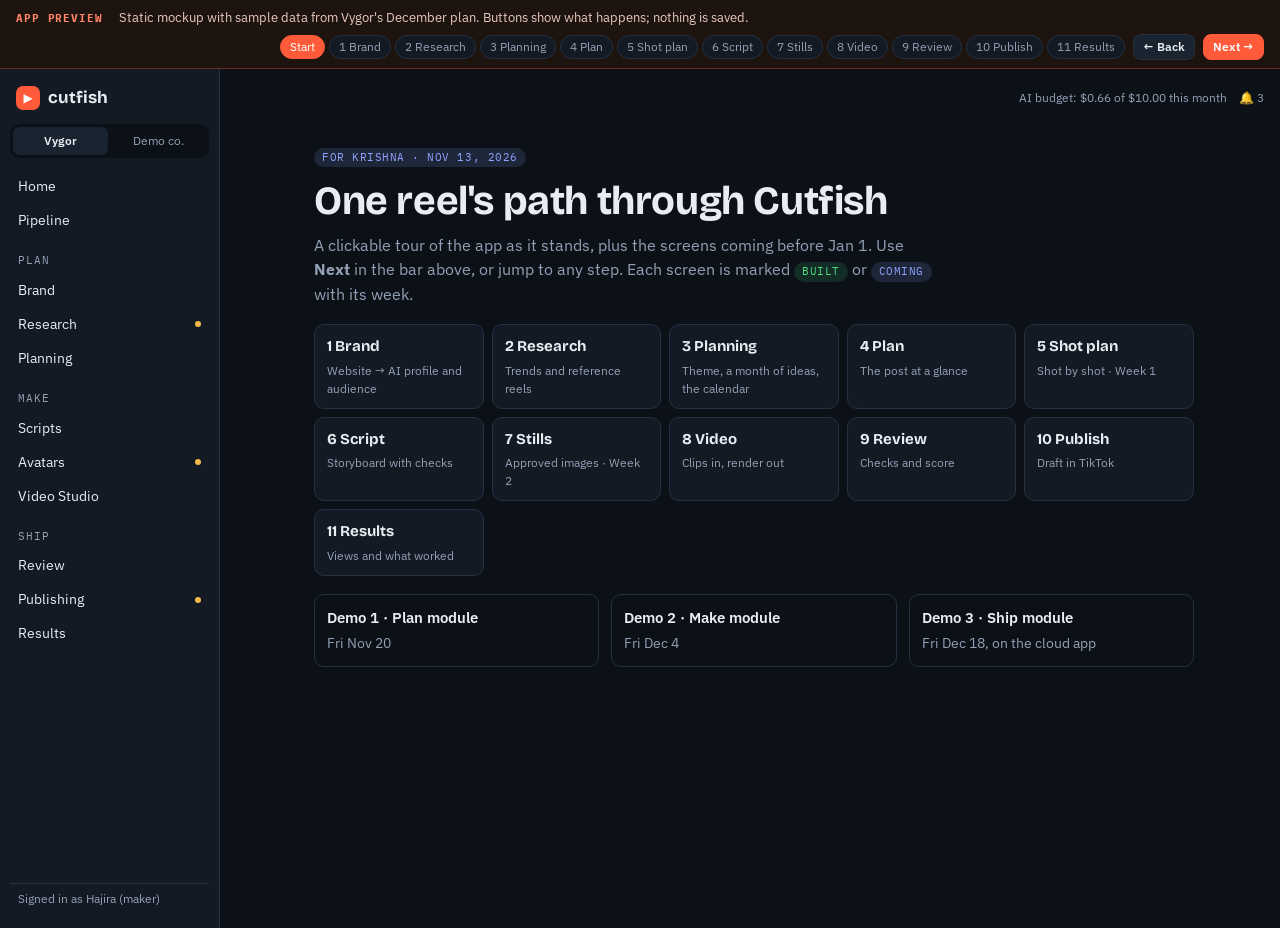
==== app-preview/index.html @ 9cc40c80 "Private app preview at /app-preview, behind a password - app-preview/index.html: a static, clickable" ====
<!doctype html>
<html lang="en">
<head>
<meta charset="utf-8">
<meta name="viewport" content="width=device-width,initial-scale=1,viewport-fit=cover">
<meta name="robots" content="noindex,nofollow">
<title>Cutfish app preview</title>
<link rel="icon" href="/favicon.svg" type="image/svg+xml">
<link rel="preconnect" href="https://fonts.googleapis.com">
<link rel="stylesheet" href="https://fonts.googleapis.com/css2?family=Bricolage+Grotesque:opsz,wght@12..96,600;12..96,700&family=IBM+Plex+Sans:wght@400;500;600&family=IBM+Plex+Mono:wght@400;500&display=swap">
<style>
/* Static preview of the Cutfish app for Krishna: the app's left menu, a guided
   walkthrough of one reel's path, sample data, nothing saved. Built Nov 13. */
:root{
  --bg:#0c1118; --surface:#131a24; --surface2:#1a2330; --line:#253042; --ink:#e8edf4; --muted:#93a0b4;
  --coral:#ff5b3a; --coral-ink:#ff8466; --coral-soft:rgba(255,91,58,.14);
  --good:#4ade80; --good-soft:rgba(74,222,128,.13); --warn:#f5b84b; --warn-soft:rgba(245,184,75,.14);
  --blue:#8fa2ff; --blue-soft:rgba(143,162,255,.14); --bad:#f87171;
  --display:"Bricolage Grotesque",ui-sans-serif,system-ui,sans-serif;
  --body:"IBM Plex Sans",ui-sans-serif,system-ui,-apple-system,"Segoe UI",sans-serif;
  --mono:"IBM Plex Mono",ui-monospace,Menlo,monospace;
  color-scheme:dark;
}
*{box-sizing:border-box}
html,body{margin:0;background:var(--bg);color:var(--ink);font-family:var(--body);font-size:15px;line-height:1.5}
button{font:inherit;color:inherit;cursor:pointer}
a{color:var(--coral-ink)}
:focus-visible{outline:2px solid var(--coral);outline-offset:2px}
h1,h2,h3{font-family:var(--display);margin:0;letter-spacing:-.01em;text-wrap:balance}
p{margin:0}

/* preview banner + walkthrough bar */
.banner{position:sticky;top:0;z-index:20;background:#1d1410;border-bottom:1px solid rgba(255,91,58,.35);padding:8px max(16px,env(safe-area-inset-left,0px));display:flex;flex-wrap:wrap;gap:6px 16px;align-items:center;font-size:13px}
.banner b{font-family:var(--mono);font-size:11px;letter-spacing:.08em;text-transform:uppercase;color:var(--coral-ink)}
.banner span{color:#e9c9bd}
.walk{display:flex;flex-wrap:wrap;align-items:center;gap:8px;margin-left:auto}
.walk .steps{display:flex;gap:4px;flex-wrap:wrap}
.walk .steps button{border:1px solid var(--line);background:var(--surface);border-radius:99px;padding:2px 9px;font-size:12px;color:var(--muted)}
.walk .steps button.on{background:var(--coral);border-color:var(--coral);color:#fff}
.walk .steps button.done{color:var(--ink)}
.btn{border:1px solid var(--line);background:var(--surface2);border-radius:8px;padding:6px 12px;font-size:13px;font-weight:600}
.btn:hover{border-color:var(--muted)}
.btn.p{background:var(--coral);border-color:var(--coral);color:#fff}
.btn.s{padding:3px 9px;font-size:12px}

/* app shell */
.app{display:grid;grid-template-columns:220px minmax(0,1fr);min-height:calc(100vh - 41px)}
nav.side{border-right:1px solid var(--line);background:var(--surface);padding:14px 10px;display:flex;flex-direction:column;gap:12px;position:sticky;top:41px;height:calc(100vh - 41px);overflow:auto}
.logo{display:flex;align-items:center;gap:8px;font-family:var(--display);font-weight:700;font-size:17px;padding:2px 6px}
.logo i{width:24px;height:24px;border-radius:7px;background:var(--coral);display:grid;place-items:center;font-style:normal;color:#fff;font-size:12px}
.co{display:grid;grid-template-columns:1fr 1fr;gap:3px;background:var(--bg);border-radius:9px;padding:3px}
.co span{text-align:center;font-size:12px;padding:5px;border-radius:7px;color:var(--muted)}
.co span.on{background:var(--surface2);color:var(--ink);font-weight:600}
.grp{display:flex;flex-direction:column;gap:1px}
.grp .gl{font-family:var(--mono);font-size:10.5px;letter-spacing:.08em;text-transform:uppercase;color:var(--muted);padding:4px 8px}
.nav{display:flex;align-items:center;gap:8px;border:0;background:none;text-align:left;padding:6px 8px;border-radius:7px;font-size:14px;color:var(--ink)}
.nav:hover{background:var(--surface2)}
.nav.on{background:var(--coral-soft);color:var(--coral-ink);font-weight:600}
.nav .dot{margin-left:auto;width:6px;height:6px;border-radius:99px;background:var(--warn)}
.side .me{margin-top:auto;font-size:12px;color:var(--muted);padding:6px 8px;border-top:1px solid var(--line)}
main{min-width:0;padding:20px max(16px,env(safe-area-inset-right,0px)) 60px 24px}
.top{display:flex;justify-content:flex-end;gap:12px;font-size:12px;color:var(--muted);margin-bottom:10px}
.screen{display:none;max-width:1040px}
.screen.on{display:block}
.ph{display:flex;flex-wrap:wrap;align-items:flex-end;gap:10px;margin-bottom:14px}
.ph h1{font-size:24px}
.ph p{color:var(--muted);font-size:14px;flex-basis:100%}
.chip{display:inline-flex;align-items:center;gap:5px;font-family:var(--mono);font-size:10.5px;letter-spacing:.05em;text-transform:uppercase;border-radius:99px;padding:2px 8px;white-space:nowrap}
.chip.b{background:var(--good-soft);color:var(--good)}
.chip.c{background:var(--blue-soft);color:var(--blue)}
.chip.w{background:var(--warn-soft);color:var(--warn)}
.chip.n{background:var(--surface2);color:var(--muted)}
.card{background:var(--surface);border:1px solid var(--line);border-radius:12px;padding:16px}
.stack{display:flex;flex-direction:column;gap:14px}
.g2{display:grid;grid-template-columns:repeat(2,minmax(0,1fr));gap:12px}
.g3{display:grid;grid-template-columns:repeat(3,minmax(0,1fr));gap:12px}
.g4{display:grid;grid-template-columns:repeat(4,minmax(0,1fr));gap:12px}
.lab{font-size:12px;color:var(--muted)}
.mini{border:1px solid var(--line);border-radius:10px;padding:12px;display:flex;flex-direction:column;gap:4px;min-width:0}
.mini b{font-weight:600}
.mini span{color:var(--muted);font-size:14px}
.ready{display:flex;flex-wrap:wrap;gap:8px;align-items:center;border-radius:9px;padding:9px 12px;font-size:14px}
.ready.ok{background:var(--good-soft);color:var(--good)}
.ready.no{background:var(--warn-soft);color:var(--warn)}
.ready b{font-weight:600}
.hook{font-family:var(--display);font-size:26px;line-height:1.25}
.sent{font-size:17px;line-height:1.85}
.sent u{text-decoration-style:dashed;text-decoration-color:var(--muted);text-underline-offset:5px}
.row{display:flex;flex-wrap:wrap;gap:8px;align-items:center}
.tag{font-size:12px;border:1px solid var(--line);border-radius:99px;padding:2px 9px;color:var(--muted)}
.av{width:28px;height:28px;border-radius:99px;background:var(--coral-soft);color:var(--coral-ink);display:grid;place-items:center;font-size:12px;font-weight:600}
.note{font-size:13px;color:var(--muted);border-left:3px solid var(--blue);padding:4px 0 4px 10px}
.tabs{display:flex;gap:4px;border-bottom:1px solid var(--line);margin-bottom:16px;overflow-x:auto}
.tabs button{border:0;background:none;padding:8px 12px;border-bottom:3px solid transparent;font-size:14px;color:var(--muted);white-space:nowrap}
.tabs button.on{border-bottom-color:var(--coral);color:var(--ink);font-weight:600}
.tabs small{display:block;font-family:var(--mono);font-size:9.5px;letter-spacing:.04em;text-transform:uppercase}
.posthead{display:flex;flex-wrap:wrap;gap:8px 12px;align-items:center;margin-bottom:6px}
.posthead h1{font-size:21px;flex-basis:100%}

/* calendar */
.cal{display:grid;grid-template-columns:repeat(7,minmax(0,1fr));gap:4px}
.cal .dh{font-family:var(--mono);font-size:10.5px;color:var(--muted);text-transform:uppercase;padding:2px 4px}
.cal .d{min-height:74px;background:var(--surface);border:1px solid var(--line);border-radius:8px;padding:4px 5px;display:flex;flex-direction:column;gap:3px;min-width:0}
.cal .d .n{font-size:11px;color:var(--muted)}
.cal .d.peak .n::after{content:" · peak";color:var(--warn)}
.cal .pc{font-size:11px;border-radius:5px;padding:2px 5px;background:var(--surface2);white-space:nowrap;overflow:hidden;text-overflow:ellipsis;border-left:3px solid var(--good)}
.cal .pc.pr{border-left-color:var(--coral)}
.cal .pc.en{border-left-color:var(--warn)}
.cal .d.empty{opacity:.35}
.cal .open{font-size:11px;color:var(--muted);border:1px dashed var(--line);border-radius:5px;padding:2px 5px}

/* storyboard */
.clip{display:grid;grid-template-columns:96px minmax(0,1fr);gap:14px;border:1px solid var(--line);border-radius:12px;padding:12px;background:var(--surface)}
.frame{aspect-ratio:9/16;width:100%;max-width:100%;background:#0a0d12;border:1px solid var(--line);border-radius:9px;display:grid;place-items:center;padding:6px 6px 16px;position:relative;text-align:center;font-size:11px;font-weight:600;line-height:1.25}
.frame small{position:absolute;bottom:3px;left:0;right:0;font-family:var(--mono);font-size:9px;color:var(--muted);font-weight:400}
.phone{width:min(240px,100%);aspect-ratio:9/16;border-radius:22px;border:6px solid #1f2733;background:linear-gradient(160deg,#3a2a1f,#1a1410 60%,#0d0a08);position:relative;overflow:hidden;display:flex;flex-direction:column;justify-content:space-between;padding:14px 12px}
.phone .lbl{align-self:flex-start;font-size:10px;background:rgba(0,0,0,.6);border-radius:4px;padding:1px 6px}
.phone .txt{font-family:var(--display);font-size:17px;text-align:center;text-shadow:0 2px 6px #000}
.phone .cap{font-size:11px;text-align:center;color:#ffd9cc}
.list{display:flex;flex-direction:column;gap:8px}
.li{display:grid;grid-template-columns:auto minmax(0,1fr) auto;gap:12px;align-items:center;border:1px solid var(--line);border-radius:10px;padding:10px 12px;background:var(--surface)}
.tick{width:26px;height:40px;border-radius:6px;display:grid;place-items:center;font-size:12px}
.tick.y{background:var(--good-soft);color:var(--good)}
.tick.n{border:1px dashed var(--line);color:var(--muted)}
.bars{display:flex;align-items:flex-end;gap:10px;height:150px;padding:10px 4px 0;border-bottom:1px solid var(--line)}
.bars div{flex:1;background:var(--coral-soft);border-top:3px solid var(--coral);border-radius:4px 4px 0 0;position:relative;min-width:0}
.bars div span{position:absolute;top:-20px;left:0;right:0;text-align:center;font-family:var(--mono);font-size:10.5px;color:var(--muted)}
.blabels{display:flex;gap:10px;padding:4px}
.blabels span{flex:1;text-align:center;font-size:11px;color:var(--muted);overflow:hidden;text-overflow:ellipsis;white-space:nowrap}
table{width:100%;border-collapse:collapse;font-size:14px}
th{text-align:left;font-family:var(--mono);font-size:10.5px;letter-spacing:.06em;text-transform:uppercase;color:var(--muted);font-weight:500;padding:8px;border-bottom:1px solid var(--line)}
td{padding:8px;border-bottom:1px solid var(--line)}
td.n{font-family:var(--mono);text-align:right}
.board{display:grid;grid-template-columns:repeat(7,minmax(150px,1fr));gap:8px;overflow-x:auto;padding-bottom:6px}
.col{background:var(--surface);border:1px solid var(--line);border-radius:10px;padding:8px;display:flex;flex-direction:column;gap:6px;min-width:150px}
.col h3{font-family:var(--mono);font-size:10.5px;letter-spacing:.06em;text-transform:uppercase;color:var(--muted);font-weight:500}
.pcard{background:var(--surface2);border-radius:8px;padding:7px 8px;font-size:12.5px;line-height:1.35}
.pcard small{display:block;color:var(--muted);font-size:11px;margin-top:2px}
.welcome{max-width:880px;margin:0 auto;padding:28px 0}
.welcome h1{font-size:clamp(28px,4vw,40px);line-height:1.1;margin-bottom:10px}
.flow{display:grid;grid-template-columns:repeat(auto-fit,minmax(150px,1fr));gap:8px;margin:18px 0}
.flow button{text-align:left;border:1px solid var(--line);background:var(--surface);border-radius:10px;padding:10px 12px;display:flex;flex-direction:column;gap:4px}
.flow button:hover{border-color:var(--coral)}
.flow b{font-family:var(--display);font-size:15px}
.flow span{font-size:12px;color:var(--muted)}
.toast{position:fixed;bottom:calc(16px + env(safe-area-inset-bottom,0px));left:50%;transform:translateX(-50%);background:var(--surface2);border:1px solid var(--line);border-radius:9px;padding:8px 14px;font-size:13px;opacity:0;transition:opacity .2s;pointer-events:none;z-index:30}
.toast.on{opacity:1}
@media (max-width:900px){.g3,.g4{grid-template-columns:repeat(2,minmax(0,1fr))}}
@media (max-width:760px){
  .app{grid-template-columns:1fr}
  nav.side{position:static;height:auto;flex-direction:row;flex-wrap:wrap;gap:6px;border-right:0;border-bottom:1px solid var(--line)}
  nav.side .grp{flex-direction:row;flex-wrap:wrap}
  nav.side .gl,.side .me,.co{display:none}
  main{padding-left:max(16px,env(safe-area-inset-left,0px))}
  .g2,.g3,.g4{grid-template-columns:1fr}
  .cal .pc{font-size:10px}
  .walk{margin-left:0}
}
@media (max-width:760px){.banner{position:static}}
@media (prefers-reduced-motion:reduce){.toast{transition:none}}
</style>
</head>
<body>

<div class="banner" role="region" aria-label="Preview notice">
  <b>App preview</b><span>Static mockup with sample data from Vygor's December plan. Buttons show what happens; nothing is saved.</span>
  <div class="walk" aria-label="Walkthrough">
    <div class="steps" id="steps"></div>
    <button class="btn s" id="prev">← Back</button>
    <button class="btn s p" id="next">Next →</button>
  </div>
</div>

<div class="app">
  <nav class="side" aria-label="App menu">
    <div class="logo"><i>▶</i>cutfish</div>
    <div class="co"><span class="on">Vygor</span><span>Demo co.</span></div>
    <div class="grp"><button class="nav" data-go="home">Home</button><button class="nav" data-go="pipeline">Pipeline</button></div>
    <div class="grp"><div class="gl">Plan</div><button class="nav" data-go="brand">Brand</button><button class="nav" data-go="research">Research<span class="dot"></span></button><button class="nav" data-go="planning">Planning</button></div>
    <div class="grp"><div class="gl">Make</div><button class="nav" data-go="post-script">Scripts</button><button class="nav" data-go="avatars">Avatars<span class="dot"></span></button><button class="nav" data-go="post-video">Video Studio</button></div>
    <div class="grp"><div class="gl">Ship</div><button class="nav" data-go="post-review">Review</button><button class="nav" data-go="post-publish">Publishing<span class="dot"></span></button><button class="nav" data-go="results">Results</button></div>
    <div class="me">Signed in as Hajira (maker)</div>
  </nav>

  <main>
    <div class="top"><span>AI budget: $0.66 of $10.00 this month</span><span>🔔 3</span></div>

    <!-- WELCOME -->
    <section class="screen" id="welcome" aria-labelledby="w-h">
      <div class="welcome">
        <span class="chip c">For Krishna · Nov 13, 2026</span>
        <h1 id="w-h" style="margin-top:12px">One reel's path through Cutfish</h1>
        <p style="color:var(--muted);font-size:16px;max-width:62ch">A clickable tour of the app as it stands, plus the screens coming before Jan 1. Use <b>Next</b> in the bar above, or jump to any step. Each screen is marked <span class="chip b">Built</span> or <span class="chip c">Coming</span> with its week.</p>
        <div class="flow" id="flow"></div>
        <div class="g3">
          <div class="mini"><b>Demo 1 · Plan module</b><span>Fri Nov 20</span></div>
          <div class="mini"><b>Demo 2 · Make module</b><span>Fri Dec 4</span></div>
          <div class="mini"><b>Demo 3 · Ship module</b><span>Fri Dec 18, on the cloud app</span></div>
        </div>
      </div>
    </section>

    <!-- HOME -->
    <section class="screen" id="home" aria-labelledby="home-h">
      <div class="ph"><h1 id="home-h">Home</h1><span class="chip b">Built</span><p>Each person's next steps across every post, theirs first.</p></div>
      <div class="g2">
        <div class="card stack"><h2 style="font-size:16px">Next up for you</h2>
          <div class="list">
            <div class="li"><span class="tick n">1</span><div><b>Make 2 clips</b><div class="lab">Holiday party plate strategy · due Fri</div></div><span class="chip w">Video</span></div>
            <div class="li"><span class="tick n">2</span><div><b>Write the script</b><div class="lab">Lazy fibermaxxing: 3 add-ons · due Mon</div></div><span class="chip n">Script</span></div>
            <div class="li"><span class="tick n">3</span><div><b>Enter views</b><div class="lab">Turkey Trot is live · due today</div></div><span class="chip n">Results</span></div>
          </div></div>
        <div class="card stack"><h2 style="font-size:16px">Needs attention</h2>
          <div class="list">
            <div class="li"><span class="tick n">!</span><div><b>TikTok approval pending</b><div class="lab">Sends go to the stand-in until it arrives</div></div><span class="chip w">Waiting</span></div>
            <div class="li"><span class="tick n">!</span><div><b>Weekday and weekend guidance empty</b><div class="lab">Themes and cadence</div></div><span class="chip n">Setup</span></div>
          </div></div>
      </div>
    </section>

    <!-- PIPELINE -->
    <section class="screen" id="pipeline" aria-labelledby="pipe-h">
      <div class="ph"><h1 id="pipe-h">Pipeline</h1><span class="chip b">Built</span><p>Every post moves on by itself as its script, video and review get done. Nobody sets a status by hand.</p></div>
      <div class="board">
        <div class="col"><h3>Planned · 12</h3><div class="pcard">Energy-first holiday day<small>Dec 9 · Rachel</small></div><div class="pcard">Leftover rescue<small>Dec 27 · Jen</small></div></div>
        <div class="col"><h3>Script · 6</h3><div class="pcard">Lazy fibermaxxing<small>Dec 3 · Rachel</small></div></div>
        <div class="col"><h3>Video · 2</h3><div class="pcard" style="outline:1px solid var(--coral)">Holiday party plate strategy<small>Dec 1 · Rachel</small></div></div>
        <div class="col"><h3>Review · 1</h3><div class="pcard">Snap the holiday spread<small>Nov 30 · Jen</small></div></div>
        <div class="col"><h3>Ready · 0</h3></div>
        <div class="col"><h3>On TikTok · 4</h3><div class="pcard">Turkey Trot is live<small>Nov 3 · 1,204 views</small></div></div>
        <div class="col"><h3>Results · 28</h3><div class="pcard">Fun-size candy math<small>Oct 27 · 2,310 views</small></div></div>
      </div>
    </section>

    <!-- BRAND -->
    <section class="screen" id="brand" aria-labelledby="brand-h">
      <div class="ph"><h1 id="brand-h">Brand</h1><span class="chip b">Built</span><p>Step 1. Enter the website; AI reads it and drafts the brand profile and audience for review.</p></div>
      <div class="stack">
        <div class="card row"><span class="lab">Website</span><b>vygor.health</b><button class="btn s" data-toast="AI reads the website and fills every section (about $0.03).">Read website again</button><span class="lab" style="margin-left:auto">✎ Edit · Save</span></div>
        <div class="g2">
          <div class="card stack"><div class="row"><h2 style="font-size:16px">Profile</h2><span class="chip c" style="margin-left:auto">AI draft</span></div>
            <div><div class="lab">Value proposition</div><p>Snap a photo of any meal and get calories and macros in seconds, with an AI coach that adapts to your goals.</p></div>
            <div><div class="lab">Claims we can make</div><div class="row"><span class="tag">Logs a meal from a photo</span><span class="tag">Free to start</span><span class="tag">AI recipes from your fridge</span></div></div>
            <div><div class="lab">Never say</div><div class="row"><span class="tag" style="color:var(--bad)">cure</span><span class="tag" style="color:var(--bad)">guaranteed results</span><span class="tag" style="color:var(--bad)">lose 10 lbs fast</span></div></div>
          </div>
          <div class="card stack"><div class="row"><h2 style="font-size:16px">Audience (ICP)</h2><span class="chip c" style="margin-left:auto">AI draft</span></div>
            <div><div class="lab">Who it's for</div><p>Busy adults 28–45 who've tried diets before and want something that fits real life, not a plan they'll quit.</p></div>
            <div><div class="lab">Where they are on TikTok</div><p>Healthy-eating, "what I eat in a day", meal prep and holiday-season content.</p></div>
            <div><div class="lab">What they're afraid of</div><p>Banning foods, starting over in January, tracking that takes too long.</p></div>
          </div>
        </div>
      </div>
    </section>

    <!-- RESEARCH -->
    <section class="screen" id="research" aria-labelledby="res-h">
      <div class="ph"><h1 id="res-h">Research</h1><span class="chip b">Built</span><span class="chip c">Paste from Creative Center · Week 3</span><p>Step 2. What's working in health on TikTok this month, and what it means for the brand. Any trend becomes an idea in one click.</p></div>
      <div class="stack">
        <div class="card row" style="border-style:dashed"><b>Paste from Creative Center</b><span class="lab">Paste a TikTok Creative Center page; AI turns it into trend rows and hashtags.</span><button class="btn s" style="margin-left:auto" data-toast="Coming in Week 3: paste a page and trends appear as drafts.">Paste a page</button></div>
        <div class="g3">
          <div class="mini"><b>No-ban holiday eating</b><span>"Eat the pie" content outperforms restriction. Lead with permission, then the plan.</span><button class="btn s" data-toast="Turned into a spare idea under the calendar.">Turn into idea</button></div>
          <div class="mini"><b>Fibermaxxing</b><span>Adding fiber, not cutting carbs. Easy add-ons to any meal.</span><button class="btn s" data-toast="Turned into a spare idea under the calendar.">Turn into idea</button></div>
          <div class="mini"><b>Duo guessing games</b><span>"Which has more protein?" formats get shares; the app is the reveal.</span><button class="btn s" data-toast="Turned into a spare idea under the calendar.">Turn into idea</button></div>
        </div>
        <div class="card stack"><div class="row"><h2 style="font-size:16px">Reference reels on a post</h2><span class="chip c">Week 1</span></div>
          <p class="lab">Paste the TikTok reels a post should copy, with what to keep and change. The shot plan reads them.</p>
          <div class="li"><span class="tick n">▶</span><div><b>tiktok.com/@… · "3 plates, 0 rules"</b><div class="lab">Hook: question in the first second · Audio: trending lo-fi · Keep: plate-by-plate reveal · Change: end on the app</div></div><span class="chip n">Reference</span></div>
        </div>
        <div class="row"><span class="lab">Hashtags this month:</span><span class="tag">#holidayeating</span><span class="tag">#fibermaxxing</span><span class="tag">#whatieatinaday</span><span class="tag">#mealprep</span></div>
      </div>
    </section>

    <!-- PLANNING -->
    <section class="screen" id="planning" aria-labelledby="plan-h">
      <div class="ph"><h1 id="plan-h">Planning</h1><span class="chip b">Built</span><p>Step 3. AI picks the month's theme and fills every open posting day; drag a post to move it. Spare ideas wait under the calendar.</p></div>
      <div class="tabs" role="tablist"><button class="on" data-plantab="cal">Calendar</button><button data-plantab="themes">Themes &amp; cadence</button></div>
      <div id="plan-cal" class="stack">
        <div class="row"><h2 style="font-size:18px">December 2026</h2><span class="lab">Theme: <b style="color:var(--ink)">Holiday party survival: no-ban eating + lazy fibermaxxing</b></span><button class="btn s p" style="margin-left:auto" data-toast="AI writes ideas for every open day (about $0.07), then you pick which days to fill.">Fill open slots with AI ideas</button></div>
        <div class="cal" id="cal"></div>
        <div class="card stack"><div class="row"><h2 style="font-size:16px">Spare ideas · 3</h2><span class="lab">AI writes a few more ideas than open days. Swap one onto a day.</span><button class="btn s" style="margin-left:auto" data-toast="Add an idea by hand; it waits here until it has a date.">+ Add an idea</button></div>
          <div class="g3">
            <div class="mini"><b>Host's cheat sheet: a balanced party plate</b><span>Hook: "Hosting? Do this first."</span><div class="row"><span class="chip n">Educational</span><span class="chip c">Idea from AI</span></div></div>
            <div class="mini"><b>Guess the holiday plate</b><span>Hook: "Guess the calories. Wrong."</span><div class="row"><span class="chip w">Engagement</span><span class="chip c">Idea from AI</span></div></div>
            <div class="mini"><b>Travel-day eating plan</b><span>Hook: "Airport food, sorted."</span><div class="row"><span class="chip n">Educational</span><span class="chip c">Idea from AI</span></div></div>
          </div></div>
      </div>
      <div id="plan-themes" class="stack" hidden>
        <div class="g4">
          <div class="mini" style="opacity:.8"><div class="row"><b>October</b><span class="chip b" style="margin-left:auto">Done</span></div><span>Walktober steps challenge + high-protein meal prep</span><span class="lab">34 posts · 28 went out</span></div>
          <div class="mini" style="border-color:var(--coral)"><div class="row"><b>November</b><span class="chip w" style="margin-left:auto">This month</span></div><span>Turkey Trot: maintain, don't gain</span><span class="lab">4 of 33 posts out so far</span></div>
          <div class="mini"><div class="row"><b>December</b><span class="chip n" style="margin-left:auto">Next up</span></div><span>Holiday party survival: no-ban eating + lazy fibermaxxing</span><span class="lab">31 posts planned</span></div>
          <div class="mini"><div class="row"><b>January</b><span class="chip n" style="margin-left:auto">Next up</span></div><span>Quitter's Day-proof resolutions: steady routines</span><span class="lab">20 posts planned</span></div>
        </div>
        <div class="card"><p class="sent">Posts go out on <b>every day</b> at <b>7:00 PM</b>, with <b>1</b> promotional post a week. <b>Hajira</b> makes them and <b>the reviewer</b> approves them.</p></div>
      </div>
    </section>

    <!-- POST: shared header + tabs -->
    <template id="posthead">
      <div class="posthead"><span class="chip w">Video</span><span class="chip b">Educational</span><span class="lab">Tue, Dec 1 · 7:00 PM · @vygor.app · Rachel</span><h1>Holiday party plate strategy: build your plate in 3 steps without banning anything</h1></div>
      <div class="tabs" role="tablist">
        <button data-go="post-plan">Plan<small>built</small></button>
        <button data-go="post-shots">Shot plan<small>wk 1</small></button>
        <button data-go="post-script">Script<small>built</small></button>
        <button data-go="post-stills">Stills<small>wk 2</small></button>
        <button data-go="post-video">Video<small>built</small></button>
        <button data-go="post-review">Review<small>built · score wk 4</small></button>
        <button data-go="post-publish">Publish<small>stand-in · real wk 6</small></button>
        <button data-go="results">Results<small>built</small></button>
      </div>
    </template>

    <section class="screen" id="post-plan" aria-label="Post: Plan">
      <div data-posthead></div>
      <div class="stack">
        <div class="ready ok"><b>✓ Ready for the script</b>Every detail the script needs is filled in.</div>
        <div><div class="lab">First thing viewers see</div><p class="hook">"You can eat at the party. Here's how."</p></div>
        <div><div class="lab">The post in one sentence</div><p class="sent">On <u>Tue, Dec 1, 7 PM</u>, <u>Rachel</u> talks to <u>busy adults who dread holiday buffets</u> about <u>building a plate in 3 steps without banning anything</u>, shows <u>photo meal logging</u>, and ends with <u>"I track mine in Vygor, the tracker's free"</u>.</p></div>
        <div class="g3">
          <div class="mini"><b>Who it's for</b><span>Busy adults who dread holiday buffets after past diets failed</span></div>
          <div class="mini"><b>Why now</b><span>December party season; the no-ban message fits the month's theme</span></div>
          <div class="mini"><b>What it shows</b><span>Photo meal logging, then "the tracker's free"</span></div>
        </div>
        <div class="row"><span class="av">R</span>Rachel<span class="chip b">Educational</span><span class="chip n">P1</span><span class="chip n">2 clips</span><span class="chip n">Tests the hook</span><span class="chip c">Idea from AI</span><button class="btn s" style="margin-left:auto" data-toast="Opens the full form; every underlined piece opens its own field.">Edit details</button></div>
      </div>
    </section>

    <section class="screen" id="post-shots" aria-label="Post: Shot plan">
      <div data-posthead></div>
      <div class="stack">
        <div class="note">Coming in Week 1 (Demo 1, Fri Nov 20). AI writes the reel shot by shot from the idea and the reference reels; the reviewer approves it before any images are made.</div>
        <div class="row"><button class="btn s p" data-toast="AI drafts 4–8 shots: hook in shot 1, the brand only at the end.">Draft shot plan</button><button class="btn s" data-toast="Tell the AI what to change in plain words; it changes only that.">Redraft with your notes</button><span class="lab">Hook in shot 1 ✓ · brand only in the last shot ✓ · 10 s</span></div>
        <div class="list">
          <div class="li"><span class="tick n">1</span><div><b>Rachel at a holiday buffet, plate in hand, looks unsure</b><div class="lab">On screen: "You can eat at the party." · 2 s</div></div><button class="btn s" data-toast="Adjust just this shot with a note.">Adjust this</button></div>
          <div class="li"><span class="tick n">2</span><div><b>She walks the whole table first</b><div class="lab">On screen: "Step 1: look first" · 3 s</div></div><button class="btn s" data-toast="Adjust just this shot with a note.">Adjust this</button></div>
          <div class="li"><span class="tick n">3</span><div><b>Half the plate: veggies and protein</b><div class="lab">On screen: "Step 2: half veg + protein" · 3 s</div></div><button class="btn s" data-toast="Adjust just this shot with a note.">Adjust this</button></div>
          <div class="li"><span class="tick n">4</span><div><b>Phone snaps the plate; the app logs it</b><div class="lab">On screen: "I track mine in Vygor" · 2 s</div></div><button class="btn s" data-toast="Adjust just this shot with a note.">Adjust this</button></div>
        </div>
        <div class="row"><button class="btn s p" data-toast="The reviewer approves; Home tells the maker to start the stills.">Send for approval</button></div>
      </div>
    </section>

    <section class="screen" id="post-script" aria-label="Post: Script">
      <div data-posthead></div>
      <div class="stack">
        <div class="ready no"><b>Before the video:</b>on-screen text in clip 2 is too long to read (keep it under 15 words).<button class="btn s" style="margin-left:auto" data-toast="Opens the editor on clip 2.">Fix it</button></div>
        <div class="clip"><div class="frame">You can eat at the party. Here's how.<small>0:00</small></div><div class="stack" style="gap:8px"><div class="row"><b>Clip 1</b><span class="lab">0:00–0:10</span><span class="chip b">Hook lands in 3 seconds</span></div><div><div class="lab">What viewers hear</div><p>"You can eat at the party. Here's how. Step one: walk the whole table first. Step two: fill half your plate with veggies and protein."</p></div><div><div class="lab">What we see</div><p class="lab" style="font-size:14px">Rachel talking to camera, cozy holiday-party backdrop; step 1 and step 2 pop up as text.</p></div>
          <div class="card" style="padding:10px;background:var(--surface2)"><div class="lab">Other ways to open</div><div class="row"><span>"Holiday buffet? Build your plate in 3 steps."</span><button class="btn s" data-toast="Hook swapped into clip 1.">Use this</button></div></div></div></div>
        <div class="clip"><div class="frame">3 steps: 1) Scan the table 2) Veggies + protein first 3) Add your favorites…<small>0:10</small></div><div class="stack" style="gap:8px"><div class="row"><b>Clip 2</b><span class="lab">0:10–0:20</span></div><div><div class="lab">What viewers hear</div><p>"Step three: add a small scoop of the stuff you actually love. Nothing's banned. I track mine in Vygor, the tracker's free."</p></div><div><div class="lab">What we see</div><p class="lab" style="font-size:14px">Three fingers for step 3; quick cutaway of the app logging a party plate; end on Rachel smiling.</p></div></div></div>
        <div class="row"><span class="lab">Hashtags:</span><span class="tag">#holidayparty</span><span class="tag">#mealplanning</span><span class="tag">#healthhabits</span><span class="tag">#dietstruggles</span><button class="btn s" style="margin-left:auto" data-toast="Redraft with your notes: tell the AI what to change (coming Week 1).">Redraft with AI</button><button class="btn s" data-toast="Each clip's fields, full width.">Edit script</button></div>
      </div>
    </section>

    <section class="screen" id="post-stills" aria-label="Post: Stills">
      <div data-posthead></div>
      <div class="stack">
        <div class="note">Coming in Week 2. One image prompt per shot, describing the avatar the same way every time from her reference portrait. The reviewer approves the stills before any clip is made.</div>
        <div class="g4">
          <div class="mini"><div class="frame" style="font-weight:400">Still 1<small>approved</small></div><span class="chip b">Approved</span></div>
          <div class="mini"><div class="frame" style="font-weight:400">Still 2<small>approved</small></div><span class="chip b">Approved</span></div>
          <div class="mini"><div class="frame" style="font-weight:400">Still 3<small>sent back</small></div><span class="chip w">Redo: plate too full</span></div>
          <div class="mini"><div class="frame" style="font-weight:400">Still 4<small>approved</small></div><span class="chip b">Approved</span></div>
        </div>
        <div class="row"><button class="btn s" data-toast="Copies all four image prompts.">Copy all image prompts</button><button class="btn s" data-toast="Then each shot gets its motion prompt and tool.">Motion prompts →</button></div>
      </div>
    </section>

    <section class="screen" id="post-video" aria-label="Post: Video">
      <div data-posthead></div>
      <div class="g2">
        <div class="stack">
          <p style="color:var(--good);font-weight:600">2 of 2 clips in. Ready to render below.</p>
          <div class="list">
            <div class="li"><span class="tick y">✓</span><div><b>Clip 1</b> · "You can eat at the party…"<div class="lab" style="color:var(--good)">Clip in (uploaded)</div></div><div class="row"><button class="btn s" data-toast="Swap the clip for a new MP4.">Replace</button><button class="btn s" data-toast="Plays the clip here.">Preview</button></div></div>
            <div class="li"><span class="tick y">✓</span><div><b>Clip 2</b> · "Step three: add a small scoop…"<div class="lab" style="color:var(--good)">From the Drive folder</div></div><div class="row"><button class="btn s" data-toast="Swap the clip for a new MP4.">Replace</button><button class="btn s" data-toast="Plays the clip here.">Preview</button></div></div>
          </div>
          <div class="note">Coming in Week 3 (Demo 2, Fri Dec 4): clips on shots, trims, music, a loop, and real app screens as a shot.</div>
          <button class="btn p" data-toast="Renders the finished 1080×1920 MP4 in the background.">Render video</button>
          <div class="lab">Adds captions, on-screen text, the "AI-generated" label and the end card.</div>
        </div>
        <div class="stack" style="align-items:center">
          <div class="phone" aria-label="Rendered video preview"><span class="lbl">AI-generated</span><div class="txt">You can eat at the party. Here's how.</div><div class="cap">step one: walk the whole table first</div></div>
          <span class="lab">Rendered preview · 0:20</span>
        </div>
      </div>
    </section>

    <section class="screen" id="post-review" aria-label="Post: Review">
      <div data-posthead></div>
      <div class="g2">
        <div class="card stack"><h2 style="font-size:16px">Checks</h2>
          <div class="li"><span class="tick y">✓</span><div><b>Claims and numbers</b><div class="lab">Each one comes from the app or a cited source</div></div><span class="chip b">Pass</span></div>
          <div class="li"><span class="tick n">!</span><div><b>Health topic</b><div class="lab">Flagged by the brand's review rules</div></div><span class="chip w">Dietitian</span></div>
          <div class="li"><span class="tick y">✓</span><div><b>Banned wording</b><div class="lab">Nothing from the Never-say list</div></div><span class="chip b">Pass</span></div>
          <label class="row" style="font-size:14px"><input type="checkbox" checked disabled> I confirm the AI label is on this video</label>
          <div class="row"><button class="btn s" data-toast="Sends it back to the maker with a note.">Send back</button><button class="btn s p" data-toast="Approved: the post moves to Ready.">Approve</button></div>
        </div>
        <div class="card stack"><div class="row"><h2 style="font-size:16px">Reel score</h2><span class="chip c">Week 4</span></div>
          <p class="hook" style="font-size:40px">86<span class="lab" style="font-size:14px"> / 100</span></p>
          <div class="lab">Scored against the team's TikTok rules. Under 80, Send to TikTok stays locked; the reviewer can override with a reason.</div>
          <div class="li"><span class="tick y">✓</span><div><b>Hook in the first second</b></div><span class="chip b">+15</span></div>
          <div class="li"><span class="tick n">−</span><div><b>On-screen text readable</b><div class="lab">Clip 2 has 20 words</div></div><span class="chip w">−8</span></div>
        </div>
      </div>
    </section>

    <section class="screen" id="post-publish" aria-label="Post: Publish">
      <div data-posthead></div>
      <div class="card stack" style="max-width:640px">
        <div class="row"><h2 style="font-size:16px">Send to TikTok drafts</h2><span class="chip w">Stand-in until approval</span><span class="chip c">Real drafts · Week 6</span></div>
        <div class="g2"><div class="mini"><span class="lab">Account</span><b>Vygor Official · @vygor.app</b></div><div class="mini"><span class="lab">Sends today</span><b>2 of 15 · 5 min apart</b></div></div>
        <div class="mini"><span class="lab">First comment</span><b>"Try it free: vygor.health" · wording rotates so it isn't hidden</b></div>
        <button class="btn p" data-toast="Sent to the owner's TikTok drafts. They post it; the first comment is added.">Send to TikTok drafts</button>
        <p class="lab">Nothing posts by itself. The account owner posts from the TikTok app, then Cutfish adds the first comment.</p>
      </div>
    </section>

    <section class="screen" id="results" aria-labelledby="resu-h">
      <div class="ph"><h1 id="resu-h">Results</h1><span class="chip b">Built</span><span class="chip c">Pulled from TikTok · Week 6</span><p>Step 8. Views, watch time and follows per post. From Week 7, next month's ideas learn from what worked.</p></div>
      <div class="g2">
        <div class="card"><div class="lab" style="margin-bottom:20px">Views, last 6 posts</div>
          <div class="bars"><div style="height:62%"><span>2,310</span></div><div style="height:33%"><span>1,204</span></div><div style="height:20%"><span>740</span></div><div style="height:46%"><span>1,690</span></div><div style="height:12%"><span>431</span></div><div style="height:28%"><span>1,020</span></div></div>
          <div class="blabels"><span>Candy math</span><span>Turkey Trot</span><span>Scale</span><span>Snack board</span><span>Fiber</span><span>Plate</span></div></div>
        <div class="card"><table><thead><tr><th>Post</th><th style="text-align:right">Views</th><th style="text-align:right">Follows</th></tr></thead><tbody>
          <tr><td>Fun-size candy math</td><td class="n">2,310</td><td class="n">14</td></tr>
          <tr><td>Healthy snack board for kids</td><td class="n">1,690</td><td class="n">9</td></tr>
          <tr><td>Turkey Trot is live</td><td class="n">1,204</td><td class="n">6</td></tr>
          <tr><td>Why the scale isn't moving</td><td class="n">740</td><td class="n">3</td></tr>
        </tbody></table><p class="lab" style="margin-top:8px">Sample numbers for the preview.</p></div>
      </div>
    </section>

    <section class="screen" id="avatars" aria-labelledby="av-h">
      <div class="ph"><h1 id="av-h">Avatars</h1><span class="chip b">Built</span><span class="chip c">Look fields + reference images · Week 2</span><p>The presenters, each with a niche, an audience and, from Week 2, a reference portrait so they look the same in every shot.</p></div>
      <div class="g3">
        <div class="mini"><div class="row"><span class="av">R</span><b>Rachel</b><span class="chip n" style="margin-left:auto">Educational</span></div><span>Nutrition tips · women 35–55</span><span class="lab">35–45, warm and practical, cozy kitchen</span></div>
        <div class="mini"><div class="row"><span class="av">J</span><b>Jen</b><span class="chip n" style="margin-left:auto">Promotional</span></div><span>App walkthroughs · busy parents</span><span class="lab">30s, upbeat, bright apartment</span></div>
        <div class="mini"><div class="row"><span class="av">B</span><b>Both</b><span class="chip n" style="margin-left:auto">Engagement</span></div><span>Duo games and guess-the-answer</span><span class="lab">Rachel and Jen together</span></div>
      </div>
    </section>
  </main>
</div>
<div class="toast" id="toast" role="status" aria-live="polite"></div>

<script>
(function () {
  var WALK = [
    { id: 'welcome', t: 'Start' }, { id: 'brand', t: '1 Brand' }, { id: 'research', t: '2 Research' }, { id: 'planning', t: '3 Planning' },
    { id: 'post-plan', t: '4 Plan' }, { id: 'post-shots', t: '5 Shot plan' }, { id: 'post-script', t: '6 Script' }, { id: 'post-stills', t: '7 Stills' },
    { id: 'post-video', t: '8 Video' }, { id: 'post-review', t: '9 Review' }, { id: 'post-publish', t: '10 Publish' }, { id: 'results', t: '11 Results' }
  ];
  var FLOW_TXT = { brand: 'Website → AI profile and audience', research: 'Trends and reference reels', planning: 'Theme, a month of ideas, the calendar', 'post-plan': 'The post at a glance', 'post-shots': 'Shot by shot · Week 1', 'post-script': 'Storyboard with checks', 'post-stills': 'Approved images · Week 2', 'post-video': 'Clips in, render out', 'post-review': 'Checks and score', 'post-publish': 'Draft in TikTok', results: 'Views and what worked' };

  // Post header and tabs on every post screen
  var head = document.getElementById('posthead');
  document.querySelectorAll('[data-posthead]').forEach(function (el) { el.appendChild(head.content.cloneNode(true)); });

  var steps = document.getElementById('steps');
  WALK.forEach(function (w, i) {
    var b = document.createElement('button'); b.textContent = w.t; b.dataset.go = w.id; b.setAttribute('aria-label', 'Go to ' + w.t);
    steps.appendChild(b);
  });
  var flow = document.getElementById('flow');
  WALK.slice(1).forEach(function (w) {
    var b = document.createElement('button'); b.dataset.go = w.id;
    var x = document.createElement('b'); x.textContent = w.t; var y = document.createElement('span'); y.textContent = FLOW_TXT[w.id] || '';
    b.appendChild(x); b.appendChild(y); flow.appendChild(b);
  });

  // December calendar (Mon-first), sample posts
  var POSTS = { 1: ['Holiday party plate strategy', 'ed'], 2: ['Lazy fibermaxxing: 3 add-ons', 'ed'], 3: ['Snap the holiday spread', 'pr'], 4: ['Guess the holiday plate', 'en'], 5: ['Energy-first holiday day', 'ed'], 6: ['Gift-season protein snacks', 'ed'], 7: ['Why the scale jumps after a party', 'ed'], 8: ['Host\'s cheat sheet', 'ed'], 9: ['Office potluck snap-and-go', 'pr'], 10: ['Holiday dish: keep or swap?', 'en'], 11: ['Steady energy party plate', 'ed'], 12: ['Before the party: 60-second plan', 'ed'], 13: ['Leftover rescue lunch', 'ed'], 16: ['Fiber or no fiber?', 'en'], 20: ['"I ate the pie and I\'m fine"', 'ed'], 26: ['Travel-day eating', 'ed'], 27: ['Start your resolution today', 'pr'], 28: ['New Year\'s reset checklist', 'ed'], 30: ['Stricter plans are harder to keep', 'ed'], 31: ['One tiny habit for January', 'ed'] };
  var cal = document.getElementById('cal');
  ['Mon', 'Tue', 'Wed', 'Thu', 'Fri', 'Sat', 'Sun'].forEach(function (d) { var h = document.createElement('div'); h.className = 'dh'; h.textContent = d; cal.appendChild(h); });
  var first = new Date(Date.UTC(2026, 11, 1)).getUTCDay(); // Tue = 2
  var lead = (first + 6) % 7;
  for (var i = 0; i < lead; i++) { var e = document.createElement('div'); e.className = 'd empty'; cal.appendChild(e); }
  for (var d = 1; d <= 31; d++) {
    var c = document.createElement('div'); c.className = 'd';
    var dow = new Date(Date.UTC(2026, 11, d)).getUTCDay(); if (dow === 6) c.className += ' peak';
    var n = document.createElement('span'); n.className = 'n'; n.textContent = d; c.appendChild(n);
    if (POSTS[d]) { var p = document.createElement('span'); p.className = 'pc ' + POSTS[d][1]; p.textContent = '7p ' + POSTS[d][0]; p.title = POSTS[d][0]; c.appendChild(p); }
    else { var o = document.createElement('span'); o.className = 'open'; o.textContent = '+ Open slot'; c.appendChild(o); }
    cal.appendChild(c);
  }

  // Planning sub-tabs
  document.querySelectorAll('[data-plantab]').forEach(function (b) {
    b.addEventListener('click', function () {
      document.querySelectorAll('[data-plantab]').forEach(function (x) { x.classList.toggle('on', x === b); });
      document.getElementById('plan-cal').hidden = b.dataset.plantab !== 'cal';
      document.getElementById('plan-themes').hidden = b.dataset.plantab !== 'themes';
    });
  });

  // Router (hash), walkthrough and menu state
  var ids = Array.prototype.map.call(document.querySelectorAll('.screen'), function (s) { return s.id; });
  function show(id) {
    if (ids.indexOf(id) < 0) id = 'welcome';
    document.querySelectorAll('.screen').forEach(function (s) { s.classList.toggle('on', s.id === id); });
    document.querySelectorAll('.nav').forEach(function (n) { n.classList.toggle('on', n.dataset.go === id); });
    document.querySelectorAll('.tabs [data-go]').forEach(function (t) { t.classList.toggle('on', t.dataset.go === id); });
    var wi = WALK.findIndex(function (w) { return w.id === id; });
    steps.querySelectorAll('button').forEach(function (b, i) { b.classList.toggle('on', i === wi); b.classList.toggle('done', wi > -1 && i < wi); });
    document.getElementById('prev').disabled = wi <= 0;
    document.getElementById('next').textContent = wi === WALK.length - 1 ? 'Start over' : 'Next →';
    window.scrollTo(0, 0);
  }
  function go(id) { if (location.hash.slice(1) === id) show(id); else location.hash = id; }
  window.addEventListener('hashchange', function () { show(location.hash.slice(1)); });
  document.addEventListener('click', function (e) {
    var t = e.target.closest('[data-go]'); if (t) { e.preventDefault(); go(t.dataset.go); return; }
    var m = e.target.closest('[data-toast]'); if (m) { toast(m.dataset.toast); }
  });
  function cur() { var id = location.hash.slice(1) || 'welcome'; return WALK.findIndex(function (w) { return w.id === id; }); }
  document.getElementById('next').addEventListener('click', function () { var i = cur(); go(WALK[i < 0 || i === WALK.length - 1 ? 0 : i + 1].id); });
  document.getElementById('prev').addEventListener('click', function () { var i = cur(); if (i > 0) go(WALK[i - 1].id); });
  var tt; function toast(msg) { var el = document.getElementById('toast'); el.textContent = 'Preview: ' + msg; el.classList.add('on'); clearTimeout(tt); tt = setTimeout(function () { el.classList.remove('on'); }, 2600); }
  show(location.hash.slice(1) || 'welcome');
})();
</script>
</body>
</html>
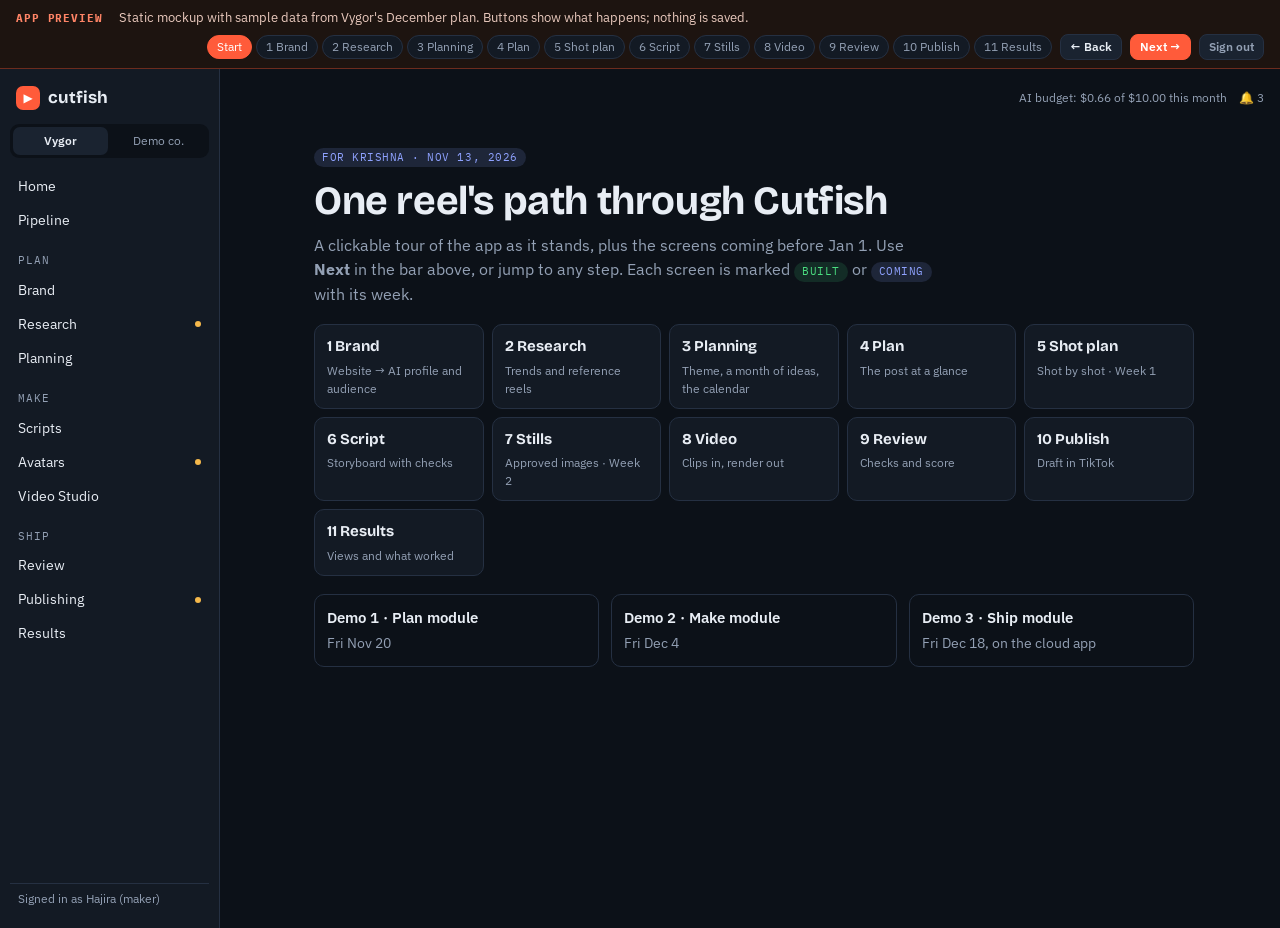
==== commit 7bc8c6f8: "App preview: email and password sign-in page instead of the browser prompt - middleware.js now serve" ====
--- a/app-preview/index.html
+++ b/app-preview/index.html
@@ -168,6 +168,7 @@
     <div class="steps" id="steps"></div>
     <button class="btn s" id="prev">← Back</button>
     <button class="btn s p" id="next">Next →</button>
+    <a class="btn s" href="/app-preview/logout" style="text-decoration:none;color:var(--muted)">Sign out</a>
   </div>
 </div>
 
